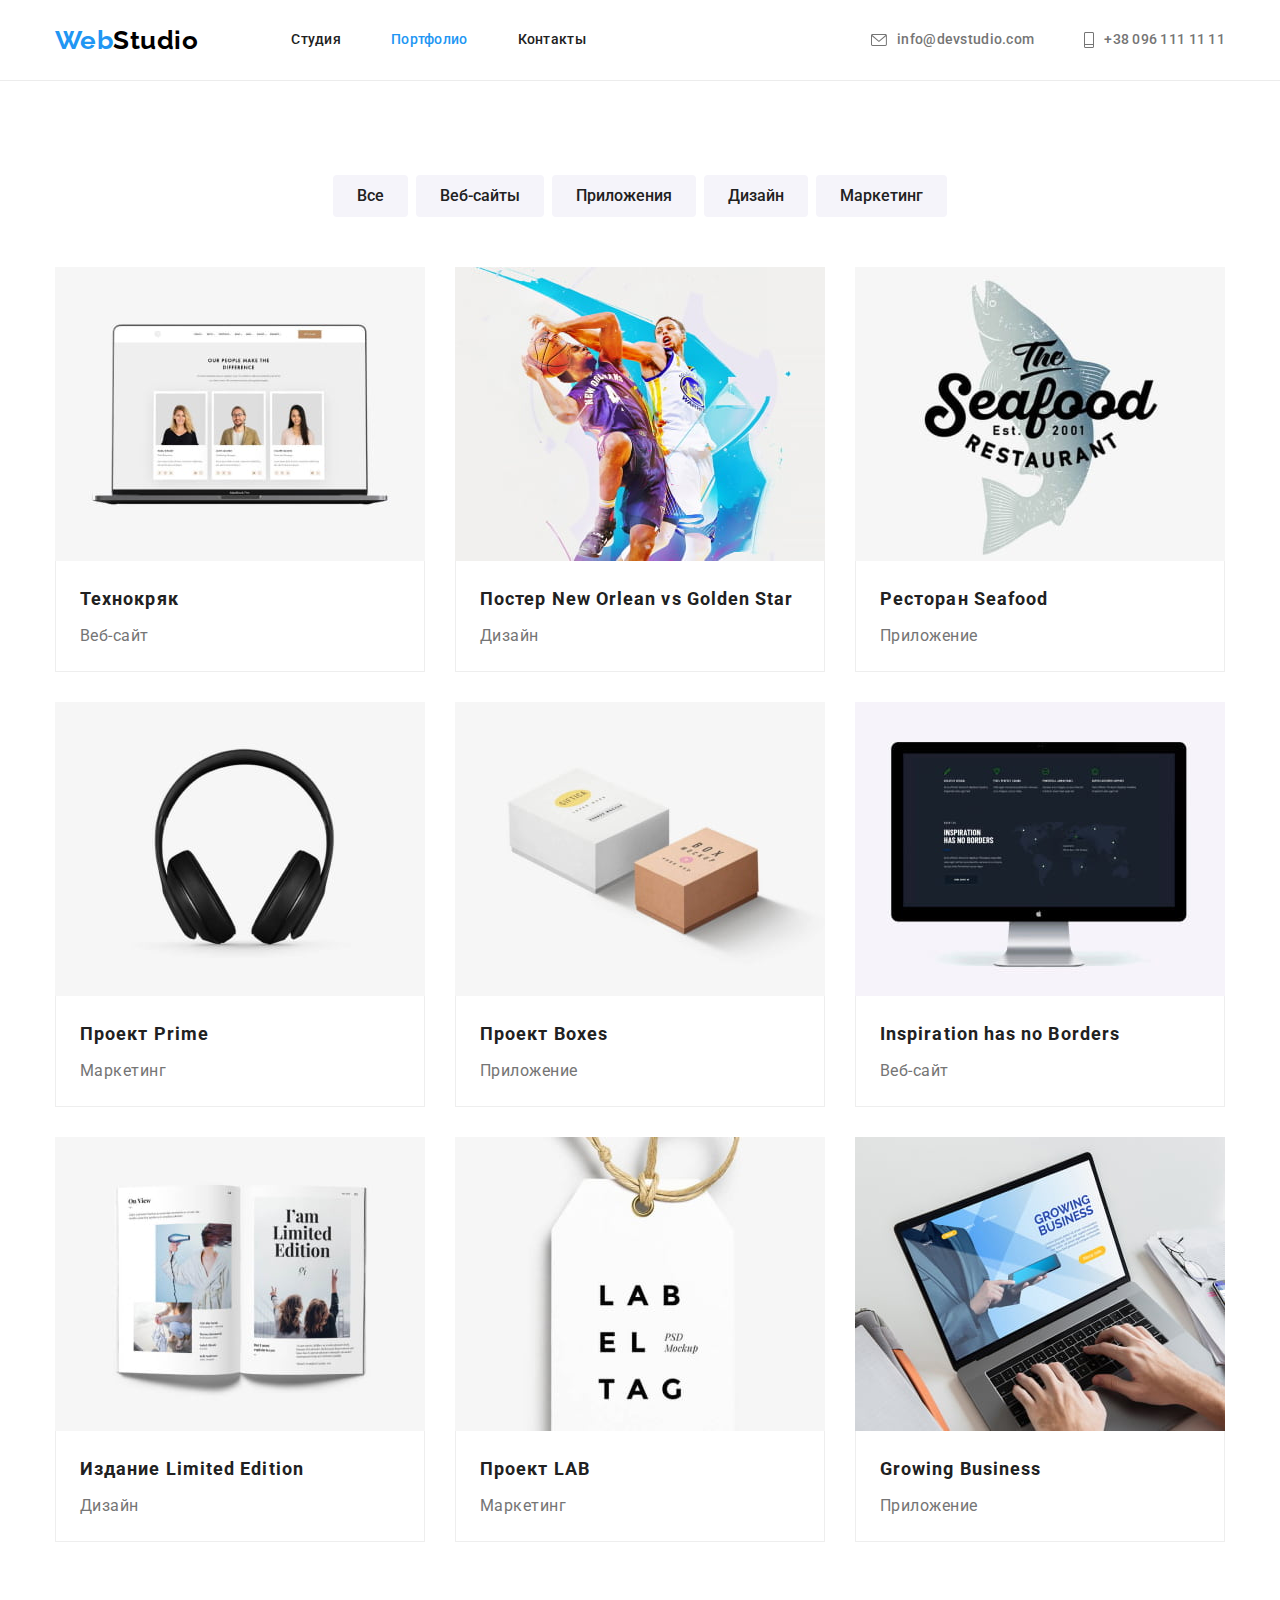
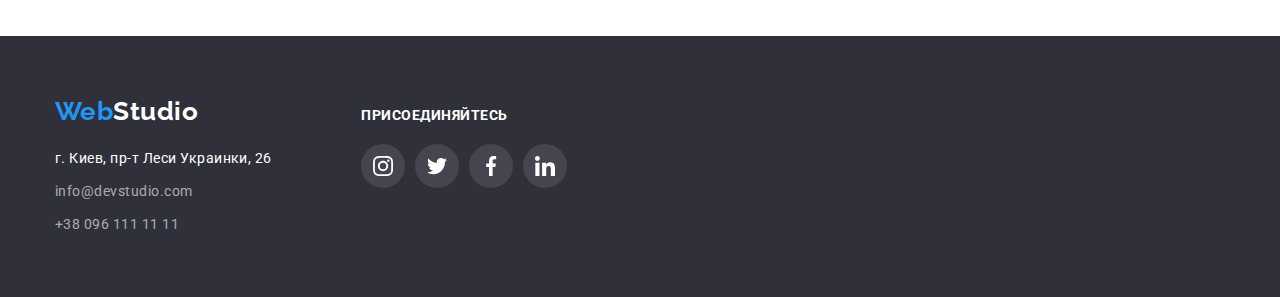
==== portfolio.html @ 505cc03f "Initial commit" ====
<!DOCTYPE html>
<html lang="ru">
<head>
    <meta charset="UTF-8">
    <meta http-equiv="X-UA-Compatible" content="IE=edge">
    <meta name="viewport" content="width=device-width, initial-scale=1.0">
    <title>WebStudio</title>
    <link rel="preconnect" href="https://fonts.googleapis.com">
    <link rel="preconnect" href="https://fonts.gstatic.com" crossorigin>
    <link href="https://fonts.googleapis.com/css2?family=Raleway:wght@700&family=Roboto:wght@400;500;700;900&display=swap" rel="stylesheet">
    <link rel="stylesheet" href="https://cdnjs.cloudflare.com/ajax/libs/modern-normalize/1.1.0/modern-normalize.min.css">
    <link rel="stylesheet" href="./css/styles.css">
</head>
<body>
    <header>
        <div class="container">
            <div class="main-nav">
                <nav class="nav-site">
                    <a href="./index.html" class="logo logo-header"><span class="accent">Web</span>Studio</a>
                    <ul class="nav-list">
                        <li class="nav-item"><a href="./index.html" class="nav-link">Студия</a></li>
                        <li class="nav-item"><a href="./portfolio.html" class="nav-link current">Портфолио</a></li>
                        <li class="nav-item"><a href="" class="nav-link">Контакты</a></li>
                    </ul>
                </nav>
                <ul class="auth-nav">
                    <li class="auth-item">
                            <svg class="header-icon" width="16" height="12">
                                <use href="./images/icons.svg#icon-letter"></use>
                            </svg>
                            <a href="mailto:info@devstudio.com" class="auth-link">info@devstudio.com</a>
                    </li>
                    <li class="auth-item">
                            <svg class="header-icon" width="10" height="16">
                                <use href="./images/icons.svg#icon-telephone"></use>
                            </svg>
                            <a href="tel:+380961111111" class="auth-link">+38 096 111 11 11</a>
                    </li>
                </ul>
            </div>
        </div>
    </header>
    <main>
        <!-- project section -->
        <section class="section">
            <div class="container">
                <h1 class="hidden">Наши проекты</h1>
                <div class="filter-box">
                    <ul class="filter-list">
                        <li class="filter-item">
                            <button type="button" class="filter active">Все</button>
                        </li>
                        <li class="filter-item">
                            <button type="button" class="filter">Веб-сайты</button>
                        </li>
                        <li class="filter-item">
                            <button type="button" class="filter">Приложения</button>
                        </li>
                        <li class="filter-item">
                            <button type="button" class="filter">Дизайн</button>
                        </li>
                        <li class="filter-item">
                            <button type="button" class="filter">Маркетинг</button>
                        </li>
                    </ul>
                </div>
                <div class="projects">
                    <ul class="projects-list">
                        <li class="projects-item">
                                <a href="">
                                    <img class="project-img" src="./images/project1.jpg" width="370" height="294" alt="Веб-сайт">
                                    <div class="project-description">
                                        <h2 class="project">Технокряк</h2>
                                        <p class="project-text">Веб-сайт</p>
                                    </div>
                                </a>
                        </li>
                        <li class="projects-item">
                                <a href="">
                                    <img class="project-img" src="./images/project2.jpg" width="370" height="294" alt="2 баскетболиста с мячом">
                                    <div class="project-description">
                                        <h2 class="project">Постер New Orlean vs Golden Star</h2>
                                        <p class="project-text">Дизайн</p>
                                    </div>
                                </a>
                        </li>
                        <li class="projects-item">
                                <a href="">
                                    <img class="project-img" src="./images/project3.jpg" width="370" height="294" alt="Логотип ресторана Seafood">
                                    <div class="project-description">
                                        <h2 class="project">Ресторан Seafood</h2>
                                        <p class="project-text">Приложение</p>
                                    </div>
                                </a>
                        </li>
                        <li class="projects-item">
                                <a href="">
                                    <img class="project-img" src="./images/project4.jpg" width="370" height="294" alt="Наушники">
                                    <div class="project-description">
                                        <h2 class="project">Проект Prime</h2>
                                        <p class="project-text">Маркетинг</p>
                                    </div>
                                </a>
                        </li>
                        <li class="projects-item">
                                <a href="">
                                    <img class="project-img" src="./images/project5.jpg" width="370" height="294" alt=" 2 небольшие коробки">
                                    <div class="project-description">
                                        <h2 class="project">Проект Boxes</h2>
                                        <p class="project-text">Приложение</p>
                                    </div>
                                </a>
                        </li>
                        <li class="projects-item">
                                <a href="">
                                    <img class="project-img" src="./images/project6.jpg" width="370" height="294" alt="Монитор с вкладкой сайта">
                                    <div class="project-description">
                                        <h2 class="project">Inspiration has no Borders</h2>
                                        <p class="project-text">Веб-сайт</p>
                                    </div>
                                </a>
                        </li>
                        <li class="projects-item">
                                <a href="">
                                    <img class="project-img" src="./images/project7.jpg" width="370" height="294" alt="Журнал">
                                    <div class="project-description">
                                        <h2 class="project">Издание Limited Edition</h2>
                                        <p class="project-text">Дизайн</p>
                                    </div>
                                </a>
                        </li>
                        <li class="projects-item">
                                <a href="">
                                    <img class="project-img" src="./images/project8.jpg" width="370" height="294" alt="Этикетка Lab El Tag">
                                    <div class="project-description">
                                        <h2 class="project">Проект LAB</h2>
                                        <p class="project-text">Маркетинг</p>
                                    </div>
                                </a>
                        </li>
                        <li class="projects-item">
                                <a href="">
                                    <img class="project-img" src="./images/project9.jpg" width="370" height="294" alt="Ноутбук с вкладкой приложения">
                                    <div class="project-description">
                                        <h2 class="project">Growing Business</h2>
                                        <p class="project-text">Приложение</p>
                                    </div>
                                </a>
                        </li>
                    </ul>
                </div>
            </div>

        </section>

    </main>
    <footer class="footer-site">
        <div class="container">
            <div class="footer-wrapper">
                <div class="footer-address">
                    <a href="./index.html" class="logo logo-footer"><span class="accent">Web</span>Studio</a>
                    <address>
                        <ul class="contacts">
                            <li class="contacts-item"><a href="" class="contacts-link real-address">г. Киев, пр-т Леси
                                    Украинки, 26</a></li>
                            <li class="contacts-item"><a href="mailto:info@devstudio.com"
                                    class="contacts-link">info@devstudio.com</a></li>
                            <li class="contacts-item"><a href="tel:+380961111111" class="contacts-link">+38 096 111 11
                                    11</a></li>
                        </ul>
                    </address>
                </div>
                <div class="footer-social">
                    <h3 class="social-title">Присоединяйтесь</h3>
                    <ul class="social-list flex">
                        <li class="social-item">
                            <a href="" class="social-link color">
                                <svg class="social-icon color">
                                    <use href="./images/icons.svg#icon-instagram"></use>
                                </svg>
                            </a>
                        </li>
                        <li class="social-item">
                            <a href="" class="social-link color">
                                <svg class="social-icon color">
                                    <use href="./images/icons.svg#icon-twitter"></use>
                                </svg>
                            </a>
                        </li>
                        <li class="social-item">
                            <a href="" class="social-link color">
                                <svg class="social-icon color">
                                    <use href="./images/icons.svg#icon-facebook"></use>
                                </svg>
                            </a>
                        </li>
                        <li class="social-item">
                            <a href="" class="social-link color">
                                <svg class="social-icon color">
                                    <use href="./images/icons.svg#icon-linkedin"></use>
                                </svg>
                            </a>
                        </li>
                    </ul>
                </div>
            </div>
        </div>
    </footer>
</body>
</html>
---- css/styles.css ----
:root{
    --accent-color: #2196F3;
    --primary-text-color: #212121;
    --secondary-text-color:#757575;
    --second-accent-color: #FFFFFF;

}
body{
    margin: 0;

    font-family: 'Roboto', sans-serif;
    letter-spacing: 0.03em;
    font-size: 16px;
    color: var(--primary-text-color)
}
h1,h2,h3,h4{
    margin: 0;
    padding: 0;
}
ul {
    margin: 0;
    padding: 0;
    list-style: none;
}

p{
    margin: 0;
    padding: 0;
}

a {
    text-decoration: none;
}

.container{
    max-width: 1200px;
    margin: 0 auto;
    padding: 0 15px;
}
.section{
    padding-bottom: 94px;
    padding-top: 94px;
}
.no-padding{
    padding-top: 0;
}

header{
    border-bottom: 1px solid #ECECEC;
}
/* logo */
.logo{
    margin-right: 93px;

    font-family: 'Raleway';
    font-weight: 700;
    font-size: 26px;
    line-height: 1.19;
    color: var(--second-accent-color);
}
.logo.logo-header{
    color: #000000;
    padding-top: 24px;
    padding-bottom: 24px;

}

.logo-footer{
    display: inline-block;
    margin-bottom: 20px;

}

.accent{
    color: var(--accent-color);
}
/* nav section */

.main-nav{
    display: flex;
    align-items: center;

}

.nav-site{
    display: flex;
    align-items: inherit;
}

.nav-list{
    display: flex;
}
.nav-item:not(:last-child){
    margin-right: 50px;
}

.nav-link {
    display: block;
    padding-top: 32px;
    padding-bottom: 32px;

    font-weight: 500;
    font-size: 14px;
    line-height: 1.14;
    letter-spacing: 0.02em;
    color: var(--primary-text-color);
}

.nav-link:hover,
.nav-link:focus{
    color: var(--accent-color);
}

.nav-link.current{
    color: var(--accent-color);
}

.auth-nav{
    display: flex;
    margin-left: auto;
}

.auth-item{
    display: flex;
}

.auth-item:not(:last-child){
    margin-right: 50px;
}

.auth-link{
    display: flex;
    padding-top: 32px;
    padding-bottom: 32px;

    font-weight: 500;
    font-size: 14px;
    line-height: 1.14;
    letter-spacing: 0.02em;
    color: var(--secondary-text-color);
}
.auth-link:hover,
.auth-link:focus{
    color: var(--accent-color);
}

.auth-link:hover .header-icon,
.auth-link:focus .header-icon {
    fill: var(--accent-color);
}

.header-icon{
    margin-right: 10px;
    align-self:center;

    fill: #757575;
}

/* hero section */
.hero{
    padding-top: 200px;
    padding-bottom: 200px;

    text-align: center;
}
.hero-title{
    margin: 0 auto 30px auto;
    max-width: 696px;

    font-weight: 900;
    font-size: 44px;
    line-height: 1.36;
    letter-spacing: 0.06em;
    text-transform: uppercase;
    color: var(--second-accent-color);
}
.hero-button{

    border-radius: 4px;
    border-color: transparent;
    padding: 10px 32px;
    min-width: 200px;

    font-family: inherit;
    font-weight: 700;
    font-size: 16px;
    line-height: 1.88;
    text-align: center;
    letter-spacing: 0.06em;
    cursor: pointer;
    color: var(--second-accent-color);
    background-color: var(--accent-color);
}

.hero-img{
    height: 600px;
    max-width: 1600px;
    margin: 0 auto;

    background-color: #2F303A;
    background-image: linear-gradient(to right, rgba(47, 48, 58, 0.4), rgba(47, 48, 58, 0.4)),
     url(../images/hero-img.jpg);
    background-position: center;
    background-size: cover;
    background-repeat: no-repeat;

}

/* advantages section */
.hidden{
    position: absolute;
    white-space: nowrap;
    width: 1px;
    height: 1px;
    overflow: hidden;
    border: 0;
    padding: 0;
    clip: rect(0 0 0 0);
    clip-path: inset(50%);
    margin: -1px;
}

.advantages-list{
    display: flex;
}

.advantages-item{
    max-width: 270px;
}

.advantages-item:not(:last-child){
    margin-right: 30px;
}

/* .advantages-item::before{
    content: "";
    display: block;
    margin-bottom: 30px;
    height: 120px;
    background-color: #F5F4FA;
    background-position: center;
    background-repeat: no-repeat;
    background-size: 70px;
} */

/* .advantages-item:nth-child(1)::before{
    background-image: url(../images/antenna\ 1.svg);
}

.advantages-item:nth-child(2)::before {
    background-image: url(../images/clock\ 1.svg);
}

.advantages-item:nth-child(3)::before {
    background-image: url(../images/diagram\ 1.svg);
}

.advantages-item:nth-child(4)::before {
    background-image: url(../images/astronaut\ 1.svg);
} */

.advantages-element{
    display: flex;
    justify-content: center;
    align-items: center;
    height: 120px;
    margin-bottom: 30px;
    border-radius: 4px;

    background-color: #F5F4FA;
    color: var(--primary-text-color);
}

.advantages-icon{
    fill: currentColor;
}

.advantages-title{
    margin-bottom: 10px;

    font-weight: 700;
    font-size: 14px;
    line-height: 1.14;
    text-transform: uppercase;
}

.advantages p{
    font-size: 14px;
    line-height: 1.71;
    color: var(--secondary-text-color);
}
/* our workss section */
.title{
    margin-bottom: 50px;

    font-weight: 700;
    font-size: 36px;
    line-height: 1.16;
    text-align: center;
}

.works{
    display: flex;
}

.works-item:not(:last-child){
    margin-right: 30px;

}
/* team section */
.wrapper{
    box-shadow: 0px 1px 3px rgba(0, 0, 0, 0.12),
    0px 1px 1px rgba(0, 0, 0, 0.14),
    0px 2px 1px rgba(0, 0, 0, 0.2);
    border-radius: 0px 0px 4px 4px;
}

.team{
    background-color: #F5F4FA;
}

.team-list{
    display: flex;
}

.team-item:not(:last-child){
    margin-right: 30px;

}

.card{
    padding: 30px 0;

    text-align: center;
    background-color: var(--second-accent-color);
    border-bottom-left-radius: 4px;
    border-bottom-right-radius: 4px;
}

.team-photo{
    display: block;
}

.team-name{
    margin-bottom: 10px;

    font-weight: 500;
    font-size: 16px;
    line-height: 1.18;
}

.team p{
    margin-bottom: 16px;

    font-size: 16px;
    line-height: 1.18;
    color: var(--secondary-text-color);
}

.social-list{
    display: flex;
    justify-content: center;
}

.social-item:not(:last-child) {
    margin-right: 10px;
}

.social-link{
    display: flex;
    justify-content: center;
    align-items: center;

    width: 44px;
    height: 44px;
    border-radius: 50%;
    border: transparent;
}

.social-link:hover,
.social-link:focus{
    background-color: var(--accent-color);

}


.social-icon{
    width: 20px;
    height: 20px;

    fill: #AFB1B8;

}

.social-link:hover .social-icon,
.social-link:focus .social-icon{
    fill: var(--second-accent-color);
}

/* clients section */
.clients-list{
    display: flex;
}

.clients-item:not(:last-child){
    margin-right: 30px;
}

.clients-link{
    display: flex;
    justify-content: center;
    align-items: center;
    width: 170px;
    height: 92px;

    border: 1px solid #AFB1B8;
    border-radius: 4px;
}

.clients-link:hover,
.clients-link:focus{
    border-color: var(--accent-color);
}

.clients-link:hover .clients-icon,
.clients-link:focus .clients-icon{
    fill: var(--accent-color);
}

.clients-icon{
    width: 106px;
    height: 60px;

    fill: #AFB1B8;
}

/* footer */
.footer-site{
    padding-top: 60px;
    padding-bottom: 60px;

    background-color: #2F303A;
}

.contacts-item:not(:last-child){
    margin-bottom: 9px;
}

.footer-wrapper{
    display: flex;
    align-items: baseline;
}

.footer-address{
    margin-right: 70px;
}
.social-title{
    margin-bottom: 20px;
    
    color: var(--second-accent-color);
    text-transform: uppercase;
    font-size: 14px;
    line-height: 1.14;
}

.social-list.flex{
    justify-content: space-between;
}

.social-link.color{
    background-color: rgba(255, 255, 255, 0.1);
}

.social-link.color:hover,
.social-link.color:focus{
    background-color: var(--accent-color);
}

.social-icon.color{
    fill: var(--second-accent-color);
}

 /* .contacts{
    display: inline-block; 
} */
.contacts-link{
    display: inline-block;

    font-weight: 400;
    font-size: 14px;
    line-height: 1.71;
    font-style: normal;
    color: rgba(100%, 100%, 100%, 60%);
}
.contacts-link.real-address{
    color: #FFFFFF;
}
.contacts-link:hover,
.contacts-link:focus{
    color: var(--accent-color);

}
/* portfolio page */
.filter-box{
    margin-bottom: 50px;
}

.filter-list{
    display: flex;
    justify-content: center;
}

.filter-item:not(:last-child){
    margin-right: 8px;

}
.filter{
    border-radius: 4px;
    border-color: transparent;
    padding: 6px 22px;


    font-family: inherit;
    font-weight: 500;
    font-size: 16px;
    line-height: 1.62;
    text-align: center;
    cursor: pointer;
    color: var(--primary-text-color);
    background-color: #F5F4FA;
}
.filter:hover,
.filter:focus{
    background-color: var(--accent-color);
    color: var(--second-accent-color);
    box-shadow: 0px 3px 1px rgba(0, 0, 0, 0.1),
        0px 1px 2px rgba(0, 0, 0, 0.08),
        0px 2px 2px rgba(0, 0, 0, 0.12);
}

/* .filter.active{
    background-color: var(--accent-color);
    color: var(--second-accent-color);
} */

/* project section */
.projects-list{
    display: flex;
    flex-wrap: wrap;
    /* background-color: aqua; */
}

.projects-item{
    /* width: 370px; */
    width: calc((100% - 60px)/3);
    margin-right: 30px;
    margin-bottom: 30px;;
}

.projects-item:nth-child(3n){
    margin-right: 0;

}

.projects-item:nth-last-child(-n + 3){
    margin-bottom: 0;
}

.projects-item:hover,
.projects-item:focus{
    box-shadow: 0px 1px 1px rgba(0, 0, 0, 0.12),
        0px 4px 4px rgba(0, 0, 0, 0.06),
        1px 4px 6px rgba(0, 0, 0, 0.16);;
}

.project-img{
    display: block;
}

.project-description{
    padding: 20px 24px;
    border: 1px solid #EEEEEE;
    border-top: none;

    background-color: var(--second-accent-color);
}

.project{
    margin-bottom: 4px;

    font-weight: 700;
    font-size: 18px;
    line-height: 2;
    letter-spacing: 0.06em;
    color: var(--primary-text-color);
}

.project-text{
    font-size: 16px;
    line-height: 1.88;
    color: var(--secondary-text-color);
}
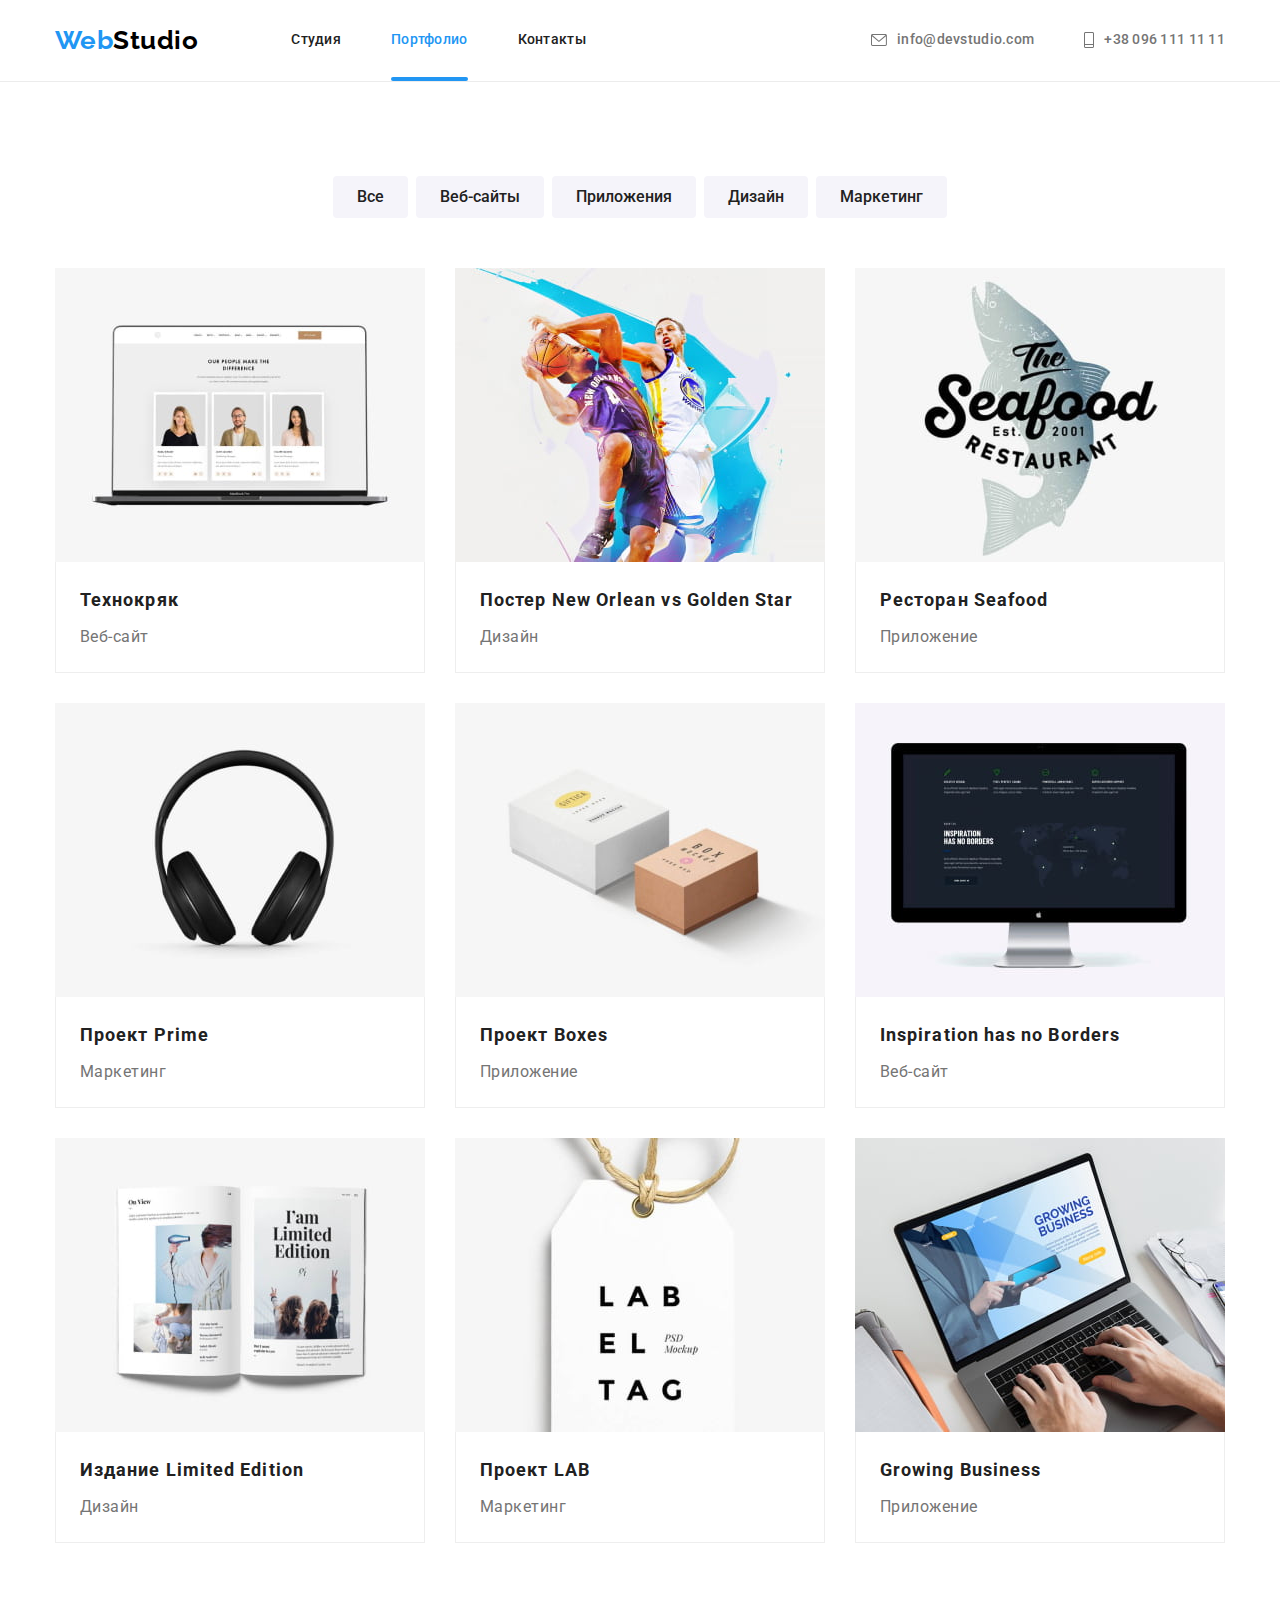
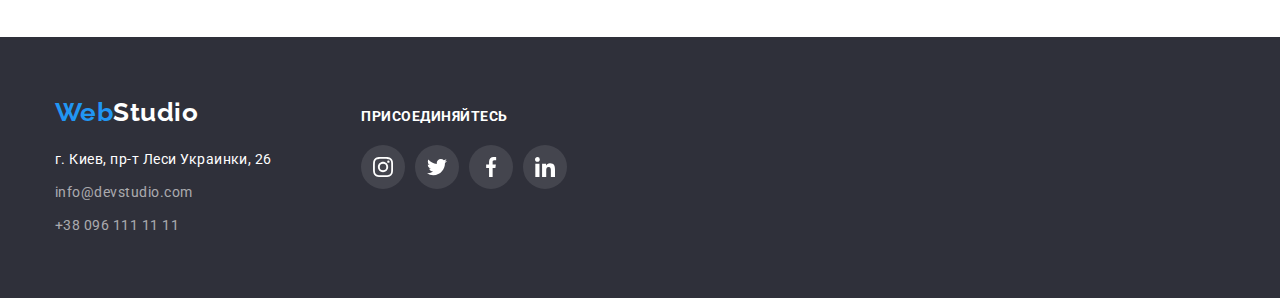
==== commit 74ec261a: "Position of elements" ====
--- a/portfolio.html
+++ b/portfolio.html
@@ -25,16 +25,18 @@
                 </nav>
                 <ul class="auth-nav">
                     <li class="auth-item">
+                        <a href="mailto:info@devstudio.com" class="auth-link">
                             <svg class="header-icon" width="16" height="12">
                                 <use href="./images/icons.svg#icon-letter"></use>
                             </svg>
-                            <a href="mailto:info@devstudio.com" class="auth-link">info@devstudio.com</a>
+                            info@devstudio.com</a>
                     </li>
                     <li class="auth-item">
+                        <a href="tel:+380961111111" class="auth-link">
                             <svg class="header-icon" width="10" height="16">
                                 <use href="./images/icons.svg#icon-telephone"></use>
                             </svg>
-                            <a href="tel:+380961111111" class="auth-link">+38 096 111 11 11</a>
+                            +38 096 111 11 11</a>
                     </li>
                 </ul>
             </div>
@@ -67,8 +69,12 @@
                 <div class="projects">
                     <ul class="projects-list">
                         <li class="projects-item">
-                                <a href="">
-                                    <img class="project-img" src="./images/project1.jpg" width="370" height="294" alt="Веб-сайт">
+                                <a href="" class="projects-item-link">
+                                    <div class="project-wrapper">
+                                        <img class="project-img" src="./images/project1.jpg" width="370" height="294" alt="Веб-сайт">
+                                        <p class="project-hover-text">Ресурс предлагает комплексные предложения с разным уровнем функционала и сервисов. 
+                                            Все это позволит посетителю получить исчерпывающие сведения о компании или частном лице.</p>
+                                    </div>
                                     <div class="project-description">
                                         <h2 class="project">Технокряк</h2>
                                         <p class="project-text">Веб-сайт</p>
@@ -76,8 +82,12 @@
                                 </a>
                         </li>
                         <li class="projects-item">
-                                <a href="">
-                                    <img class="project-img" src="./images/project2.jpg" width="370" height="294" alt="2 баскетболиста с мячом">
+                                <a href="" class="projects-item-link">
+                                    <div class="project-wrapper">
+                                        <img class="project-img" src="./images/project2.jpg" width="370" height="294" alt="2 баскетболиста с мячом">
+                                        <p class="project-hover-text">Ресурс предлагает комплексные предложения с разным уровнем функционала и сервисов. 
+                                            Все это позволит посетителю получить исчерпывающие сведения о компании или частном лице.</p>
+                                    </div>
                                     <div class="project-description">
                                         <h2 class="project">Постер New Orlean vs Golden Star</h2>
                                         <p class="project-text">Дизайн</p>
@@ -85,8 +95,12 @@
                                 </a>
                         </li>
                         <li class="projects-item">
-                                <a href="">
-                                    <img class="project-img" src="./images/project3.jpg" width="370" height="294" alt="Логотип ресторана Seafood">
+                                <a href="" class="projects-item-link">
+                                    <div class="project-wrapper">
+                                        <img class="project-img" src="./images/project3.jpg" width="370" height="294" alt="Логотип ресторана Seafood">
+                                        <p class="project-hover-text">Ресурс предлагает комплексные предложения с разным уровнем функционала и сервисов. 
+                                            Все это позволит посетителю получить исчерпывающие сведения о компании или частном лице.</p>
+                                    </div>
                                     <div class="project-description">
                                         <h2 class="project">Ресторан Seafood</h2>
                                         <p class="project-text">Приложение</p>
@@ -94,8 +108,12 @@
                                 </a>
                         </li>
                         <li class="projects-item">
-                                <a href="">
-                                    <img class="project-img" src="./images/project4.jpg" width="370" height="294" alt="Наушники">
+                                <a href="" class="projects-item-link">
+                                    <div class="project-wrapper">
+                                        <img class="project-img" src="./images/project4.jpg" width="370" height="294" alt="Наушники">
+                                        <p class="project-hover-text">Ресурс предлагает комплексные предложения с разным уровнем функционала и сервисов.
+                                            Все это позволит посетителю получить исчерпывающие сведения о компании или частном лице.</p>
+                                    </div>
                                     <div class="project-description">
                                         <h2 class="project">Проект Prime</h2>
                                         <p class="project-text">Маркетинг</p>
@@ -103,8 +121,12 @@
                                 </a>
                         </li>
                         <li class="projects-item">
-                                <a href="">
-                                    <img class="project-img" src="./images/project5.jpg" width="370" height="294" alt=" 2 небольшие коробки">
+                                <a href="" class="projects-item-link">
+                                    <div class="project-wrapper">
+                                        <img class="project-img" src="./images/project5.jpg" width="370" height="294" alt=" 2 небольшие коробки">
+                                        <p class="project-hover-text">Ресурс предлагает комплексные предложения с разным уровнем функционала и сервисов.
+                                            Все это позволит посетителю получить исчерпывающие сведения о компании или частном лице.</p>
+                                    </div>
                                     <div class="project-description">
                                         <h2 class="project">Проект Boxes</h2>
                                         <p class="project-text">Приложение</p>
@@ -112,8 +134,12 @@
                                 </a>
                         </li>
                         <li class="projects-item">
-                                <a href="">
-                                    <img class="project-img" src="./images/project6.jpg" width="370" height="294" alt="Монитор с вкладкой сайта">
+                                <a href="" class="projects-item-link">
+                                    <div class="project-wrapper">
+                                        <img class="project-img" src="./images/project6.jpg" width="370" height="294" alt="Монитор с вкладкой сайта">
+                                        <p class="project-hover-text">Ресурс предлагает комплексные предложения с разным уровнем функционала и сервисов.
+                                            Все это позволит посетителю получить исчерпывающие сведения о компании или частном лице.</p>
+                                    </div>
                                     <div class="project-description">
                                         <h2 class="project">Inspiration has no Borders</h2>
                                         <p class="project-text">Веб-сайт</p>
@@ -121,8 +147,12 @@
                                 </a>
                         </li>
                         <li class="projects-item">
-                                <a href="">
-                                    <img class="project-img" src="./images/project7.jpg" width="370" height="294" alt="Журнал">
+                                <a href="" class="projects-item-link">
+                                    <div class="project-wrapper">
+                                        <img class="project-img" src="./images/project7.jpg" width="370" height="294" alt="Журнал">
+                                        <p class="project-hover-text">Ресурс предлагает комплексные предложения с разным уровнем функционала и сервисов.
+                                            Все это позволит посетителю получить исчерпывающие сведения о компании или частном лице.</p>
+                                    </div>
                                     <div class="project-description">
                                         <h2 class="project">Издание Limited Edition</h2>
                                         <p class="project-text">Дизайн</p>
@@ -130,8 +160,12 @@
                                 </a>
                         </li>
                         <li class="projects-item">
-                                <a href="">
-                                    <img class="project-img" src="./images/project8.jpg" width="370" height="294" alt="Этикетка Lab El Tag">
+                                <a href="" class="projects-item-link">
+                                    <div class="project-wrapper">
+                                        <img class="project-img" src="./images/project8.jpg" width="370" height="294" alt="Этикетка Lab El Tag">
+                                        <p class="project-hover-text">Ресурс предлагает комплексные предложения с разным уровнем функционала и сервисов.
+                                            Все это позволит посетителю получить исчерпывающие сведения о компании или частном лице.</p>
+                                    </div>
                                     <div class="project-description">
                                         <h2 class="project">Проект LAB</h2>
                                         <p class="project-text">Маркетинг</p>
@@ -139,8 +173,12 @@
                                 </a>
                         </li>
                         <li class="projects-item">
-                                <a href="">
-                                    <img class="project-img" src="./images/project9.jpg" width="370" height="294" alt="Ноутбук с вкладкой приложения">
+                                <a href="" class="projects-item-link">
+                                    <div class="project-wrapper">
+                                        <img class="project-img" src="./images/project9.jpg" width="370" height="294" alt="Ноутбук с вкладкой приложения">
+                                        <p class="project-hover-text">Ресурс предлагает комплексные предложения с разным уровнем функционала и сервисов.
+                                            Все это позволит посетителю получить исчерпывающие сведения о компании или частном лице.</p>
+                                    </div>
                                     <div class="project-description">
                                         <h2 class="project">Growing Business</h2>
                                         <p class="project-text">Приложение</p>
@@ -206,5 +244,12 @@
             </div>
         </div>
     </footer>
+    <div class="backdrop is-hidden">
+        <div class="modal">
+            <svg class="modal-icon">
+                <use href="./images/icons.svg#icon-cross"></use>
+            </svg>
+        </div>
+    </div>
 </body>
 </html>--- a/css/styles.css
+++ b/css/styles.css
@@ -3,10 +3,12 @@
     --primary-text-color: #212121;
     --secondary-text-color:#757575;
     --second-accent-color: #FFFFFF;
+    --animation-movement: cubic-bezier(0.4, 0, 0.2, 1);
 
 }
 body{
     margin: 0;
+    /* padding-top: 82px; */
 
     font-family: 'Roboto', sans-serif;
     letter-spacing: 0.03em;
@@ -46,7 +48,16 @@
 }
 
 header{
+    /* position: fixed;
+    top: 0;
+    left: 0;
+    z-index: 2; */
+
+    width: 100%;
+    min-height: 82px;
     border-bottom: 1px solid #ECECEC;
+
+    background-color: var(--second-accent-color);
 }
 /* logo */
 .logo{
@@ -74,6 +85,25 @@
 .accent{
     color: var(--accent-color);
 }
+
+.nav-link.current{
+    position: relative;
+}
+
+.nav-link.current::after{
+    content: "";
+    position: absolute;
+    left: 0;
+    bottom: -1px;
+    
+    display: block;
+    width: 100%;
+    height: 4px;
+    border-radius: 2px;
+
+    background-color: var(--accent-color);
+
+}
 /* nav section */
 
 .main-nav{
@@ -104,6 +134,8 @@
     line-height: 1.14;
     letter-spacing: 0.02em;
     color: var(--primary-text-color);
+
+    transition: color 250ms var(--animation-movement);
 }
 
 .nav-link:hover,
@@ -130,6 +162,7 @@
 
 .auth-link{
     display: flex;
+    align-items: center;
     padding-top: 32px;
     padding-bottom: 32px;
 
@@ -138,6 +171,8 @@
     line-height: 1.14;
     letter-spacing: 0.02em;
     color: var(--secondary-text-color);
+
+    transition: color 250ms var(--animation-movement);
 }
 .auth-link:hover,
 .auth-link:focus{
@@ -151,7 +186,6 @@
 
 .header-icon{
     margin-right: 10px;
-    align-self:center;
 
     fill: #757575;
 }
@@ -299,6 +333,31 @@
     text-align: center;
 }
 
+.img-wrapper {
+    position: relative;
+}
+
+.title-box{
+    position: absolute;
+    bottom: 0;
+
+    display: flex;
+    justify-content: center;
+    align-items: center;
+    height: 70px;
+    width: 100%;
+
+    background-image: linear-gradient(rgba(47, 48, 58, 0.8), rgba(47, 48, 58, 0.8));
+}
+
+.works-title{
+    color: var(--second-accent-color);
+    text-transform: uppercase;
+    font-size: 14px;
+    line-height: 1.14;
+    text-align: center;
+}
+
 .works{
     display: flex;
 }
@@ -306,6 +365,11 @@
 .works-item:not(:last-child){
     margin-right: 30px;
 
+}
+
+.img-wrapper img{
+    display: block;
+    width: 100%;
 }
 /* team section */
 .wrapper{
@@ -375,6 +439,8 @@
     height: 44px;
     border-radius: 50%;
     border: transparent;
+
+    transition: background-color 250ms var(--animation-movement);
 }
 
 .social-link:hover,
@@ -383,12 +449,13 @@
 
 }
 
-
 .social-icon{
     width: 20px;
     height: 20px;
 
     fill: #AFB1B8;
+
+    transition: fill 250ms var(--animation-movement);
 
 }
 
@@ -415,6 +482,7 @@
 
     border: 1px solid #AFB1B8;
     border-radius: 4px;
+    transition: border-color 250ms var(--animation-movement);
 }
 
 .clients-link:hover,
@@ -432,6 +500,8 @@
     height: 60px;
 
     fill: #AFB1B8;
+
+    transition: fill 250ms var(--animation-movement);
 }
 
 /* footer */
@@ -469,6 +539,8 @@
 
 .social-link.color{
     background-color: rgba(255, 255, 255, 0.1);
+
+    transition: background-color 250ms var(--animation-movement);
 }
 
 .social-link.color:hover,
@@ -480,9 +552,6 @@
     fill: var(--second-accent-color);
 }
 
- /* .contacts{
-    display: inline-block; 
-} */
 .contacts-link{
     display: inline-block;
 
@@ -491,6 +560,8 @@
     line-height: 1.71;
     font-style: normal;
     color: rgba(100%, 100%, 100%, 60%);
+
+    transition: color 250ms var(--animation-movement);
 }
 .contacts-link.real-address{
     color: #FFFFFF;
@@ -528,6 +599,10 @@
     cursor: pointer;
     color: var(--primary-text-color);
     background-color: #F5F4FA;
+
+    transition: background-color 250ms var(--animation-movement),
+     color 250ms var(--animation-movement),
+     box-shadow 250ms var(--animation-movement);
 }
 .filter:hover,
 .filter:focus{
@@ -554,7 +629,8 @@
     /* width: 370px; */
     width: calc((100% - 60px)/3);
     margin-right: 30px;
-    margin-bottom: 30px;;
+    margin-bottom: 30px;
+    transition: box-shadow 250ms var(--animation-movement);
 }
 
 .projects-item:nth-child(3n){
@@ -599,4 +675,96 @@
     font-size: 16px;
     line-height: 1.88;
     color: var(--secondary-text-color);
+}
+
+.project-wrapper{
+    position: relative;
+}
+
+.project-wrapper::before{
+    content: "";
+    position: absolute;
+    top: 0;
+    left: 0;
+
+    display: block;
+    width: 100%;
+    height: 100%;
+
+    background-color: rgba(33, 150, 243, 0.9);
+    opacity: 0;
+
+}
+
+.projects-item-link{
+    display: block;
+}
+
+
+.projects-item-link:hover ::before,
+.projects-item-link:focus ::before{
+    opacity: 1;
+}
+
+.project-hover-text{
+    position: absolute;
+    top: 0;
+    left: 0;
+    padding: 63px 24px;
+
+    width: 100%;
+    height: 100%;
+
+    font-weight: 400;
+    font-size: 18px;
+    line-height: 1.56;
+    color: var(--second-accent-color);
+    opacity: 0;
+}
+
+.projects-item-link:hover .project-hover-text,
+.projects-item-link:focus .project-hover-text{
+    opacity: 1;
+}
+
+.backdrop{
+    position: fixed;
+    top: 0;
+    left: 0;
+    /* z-index: 3; */
+
+    width: 100%;
+    height: 100%;
+    background-color: rgba(0, 0, 0, 0.2);
+}
+
+.backdrop.is-hidden{
+    opacity: 0;
+    pointer-events: none; 
+}
+
+.modal{
+    position: absolute;
+    top: 50%;
+    left: 50%;
+    transform: translate(-50%, -50%);
+
+    min-width: 528px;
+    min-height: 581px;
+
+    background-color: var(--second-accent-color);
+    box-shadow: 0px 1px 3px rgba(0, 0, 0, 0.12), 0px 1px 1px rgba(0, 0, 0, 0.14), 0px 2px 1px rgba(0, 0, 0, 0.2);
+    border-radius: 4px;
+}
+
+.modal-icon{
+    position: absolute;
+    top: 0;
+    right: 0;
+
+    width: 30px;
+    height: 30px;
+
+    margin-top: 8px;
+    margin-right: 8px;
 }